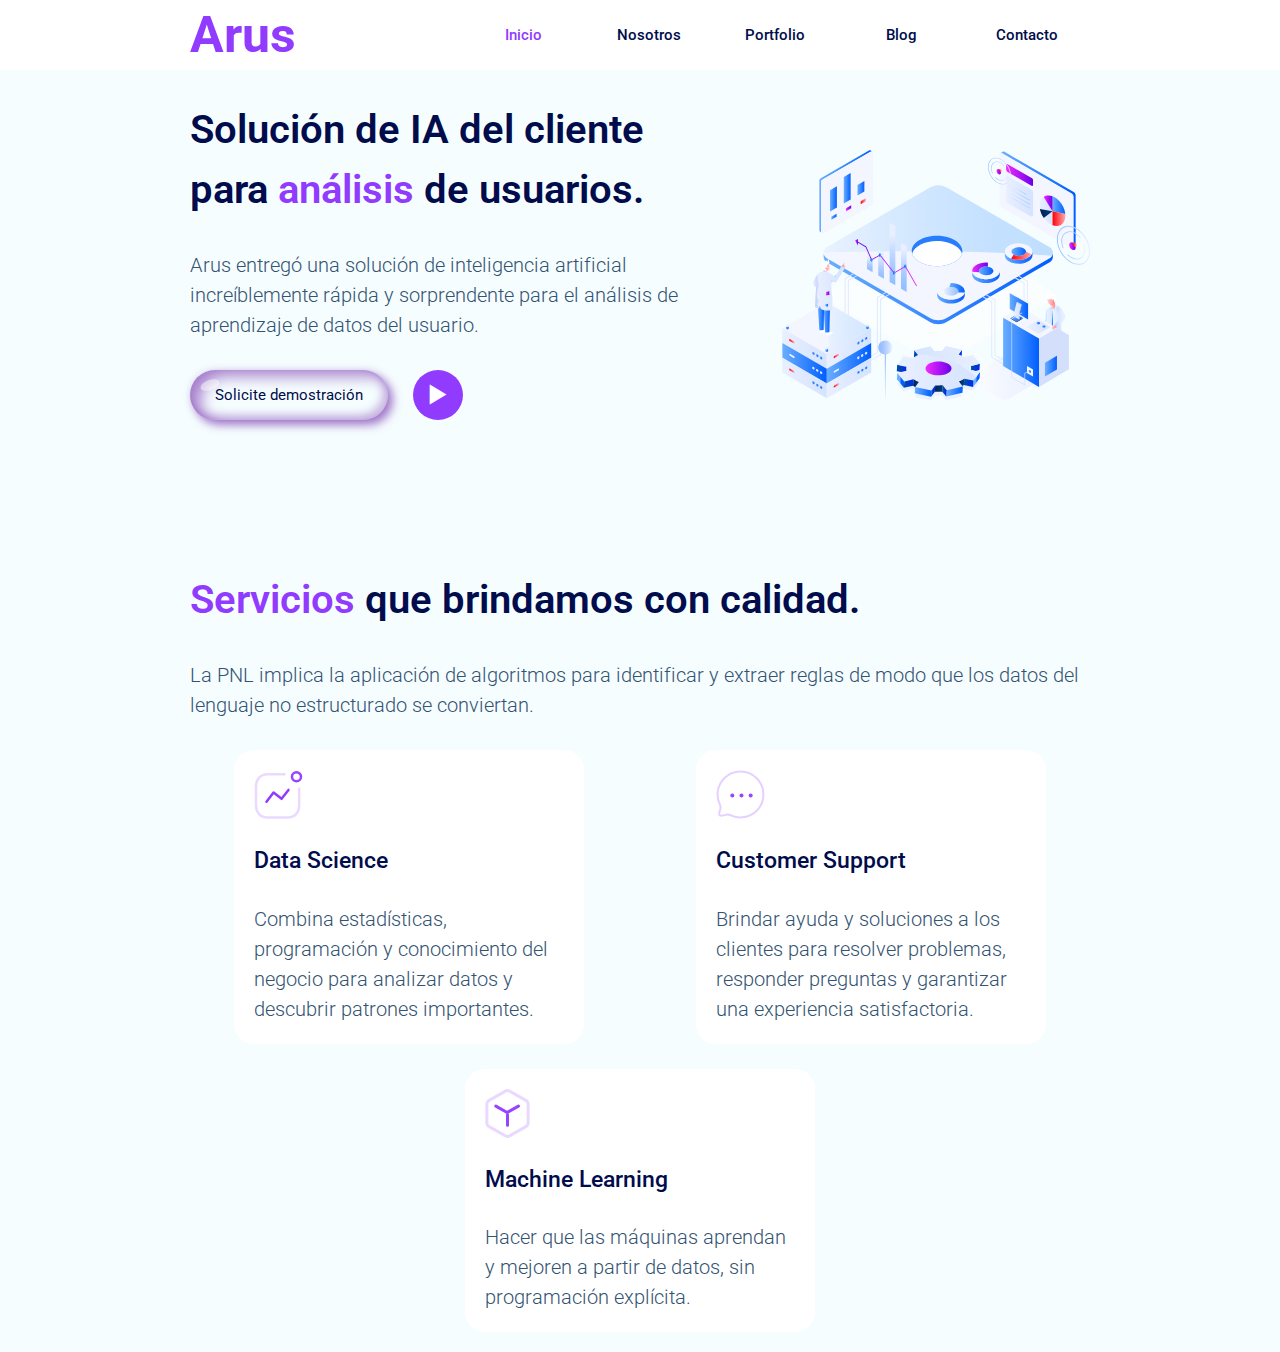
==== index.html @ 6b6f7445 "Add files via upload" ====
<!DOCTYPE html>
<html lang="en">
<head>
    <meta charset="UTF-8">
    <meta name="viewport" content="width=device-width, initial-scale=1.0">
    <title>Arus IA</title>
    <link rel="stylesheet" href="assets/css/reset.css">
    <link rel="stylesheet"
    href="https://cdn.jsdelivr.net/npm/boxicons@latest/css/boxicons.min.css">
    <link rel="preconnect" href="https://fonts.googleapis.com">
    <link rel="preconnect" href="https://fonts.gstatic.com">
    <link href="https://fonts.googleapis.com/css2?family=Roboto:wght@100;300;400;500;700;900&display=swap" rel="stylesheet">
    <link rel="stylesheet" href="assets/css/style.css">

</head>
<body>
    <header class="hero">
        <nav class="menu">
            <div class="menu__container-logo">
                <h1 class="menu__logo">Arus</h1>
            </div>
            <div class="burger">
                <div class="line1"></div>
                <div class="line2"></div>
                <div class="line3"></div>
            </div>
            <ul class="menu__options">
                <li class="menu__list">
                    <a href="#" class="menu-active">Inicio</a>
                </li>
                <li class="menu__list">
                    <a href="#">Nosotros</a>
                </li>
                <li class="menu__list">
                    <a href="#">Portfolio</a>
                </li>
                <li class="menu__list">
                    <a href="#">Blog</a>
                </li>
                <li class="menu__list">
                    <a href="#">Contacto</a>
                </li>
            </ul>
            <script src="assets/js/menu.js"></script>
        </nav>
    </header>
    <main class="main">
        <section class="intro__section">
            <article class="intro__article">
                <div class="intro__content">
                    <h1 class="intro__title">
                        Solución de IA del cliente para <span class="active-text">análisis</span> de usuarios.
                    </h1>
                    <p class="intro__paragraph">
                        Arus entregó una solución de inteligencia artificial increíblemente rápida y sorprendente para el análisis de aprendizaje de datos del usuario.
                    </p>
                    <div class="intro__btns">
                        <a href="" class="active-text">Solicite demostración</a>
                        <i class='bx bx-play'></i>
                    </div>
                </div>
                <div class="intro__container-img">
                    <img src="img/intro-img.svg" alt="">
                </div>
            </article>
        </section>
        <section class="services__section">
            <article class="services__article">
                <div class="services__text">
                    <h1 class="services__title">
                        <span class="active-text">Servicios</span> que brindamos con calidad.
                    </h1>
                    <p class="services__paragraph">
                        La PNL implica la aplicación de algoritmos para identificar y extraer reglas de modo que los datos del lenguaje no estructurado se conviertan.
                    </p>
                </div>
                <div class="services__cards">
                    <article class="card-services">
                        <figure>
                            <img src="img/icon_data_science.svg" alt="">
                        </figure>
                        <h2 class="services__subtitle">
                            Data Science
                        </h2>
                        <p class="services__card-paragraph">
                            Combina estadísticas, programación y conocimiento del negocio para analizar datos y descubrir patrones importantes. 
                        </p>
                    </article>

                    <article class="card-services card-services-active">
                        <figure>
                            <img src="img/icon_customer_support.svg" alt="">
                        </figure>
                        <h2 class="services__subtitle">
                            Customer Support
                        </h2>
                        <p class="services__card-paragraph">
                            Brindar ayuda y soluciones a los clientes para resolver problemas, responder preguntas y garantizar una experiencia satisfactoria.
                        </p>
                    </article>

                    <article class="card-services">
                        <figure>
                            <img src="img/icon_machine_learning.svg" alt="">
                        </figure>
                        <h2 class="services__subtitle">
                            Machine Learning
                        </h2>
                        <p class="services__card-paragraph">
                            Hacer que las máquinas aprendan y mejoren a partir de datos, sin programación explícita.
                        </p>
                    </article>
                </div>
            </article>
        </section>
    </main>
</body>
</html>
---- assets/css/style.css ----
:root{
    --color-principal : #913bff;
    --color-secondary: #f6fdff;
    --color-title: #000c4c;
    --color-text: #325371;
    --color-white: #fff;
    --color-black: #000;
    --color-bg: #e9e1ff;
    --color-hover: #fe6a34;
}

ul, a{
    margin: 0;
    padding: 0;
    text-decoration: none;
}

html{
    font-size: 10px;
}

body{
    font-family: 'Roboto', sans-serif;
    box-sizing: border-box;
}

.hero{
    width: 100%;
    box-shadow: 0 3px 3px rgba(0,0,0,.1);
}

.menu{
    width: 90%;
    height: 7rem;
    padding: 1.5rem 0;
    margin: 0 auto;
    display: flex;
    flex-direction: row;
    justify-content: space-between;
    align-items: center;
}

.menu__container-logo{
    font-size: 2.5rem;
    color: var(--color-principal);
}

.menu__icon{
    font-size: 3rem;
    color: var(--color-principal);
}


@keyframes show{
    from {
        opacity: 0;
        sacale: 25%;
    }

    to{
        opacity: 1;
        scale: 100%;
    }
}  

.menu__options{
    width: 70%;
    margin: 0 auto;
    padding: 2rem 0;
    position: absolute;
    top: -300px;
    left: 0;
    right: 0;
    display: flex;
    flex-direction: column;
    text-align: center;
    justify-content: center;
    background: var(--color-white);
    transition: .3s;
    z-index: 1000;
}
.menu__options.active{
    top: 70px;
    right: 0;
    margin: 0 auto;
    border-radius: 1.5rem;
    box-shadow: rgba(0, 0, 0, 0.75) 0px 5px 15px;
}
.menu__list{
    width: 100%;
    padding: 1.5rem 0;
    display: block;
}

.menu__list a{
    font-size: 1.5rem;
    text-decoration: none;
    color: var(--color-title);
    font-weight: 500;
}

.menu-active{
    color: var(--color-principal) !important;
}

.burger div{
    width: 2.5rem;
    height: .3rem;
    margin: 5px;
    background-color: var(--color-principal);
    transition:  all 0.3s ease-in-out;
}

@keyframes navLinkFade{
    from{
        opacity: 0;
        transform: translateX(50px);
    }
    to{
        opacity: 1;
        transform: translateX(0);
    }
}

.toggle .line1{
    transform: rotate(-45deg) translate(-5px,6px);
}

.toggle .line2{
    opacity: 0;
}

.toggle .line3{
    transform: rotate(45deg) translate(-5px,-6px);
}

img{
    view-timeline-name: --img;
    view-timeline-axis: block;

    animation-timeline: --img;
    animation-name: show;

    animation-range: entry 45% cover 30%;
    animation-fill-mode: both;
}



/*SECTION INTRO*/
.main{
    height: 100%;
    background-color: var(--color-secondary);
}

.intro__section{
    width: 100%;
    color: var(--color-title);
    background-color: var(--color-secondary);
}

.intro__article{
    width: 90%;
    margin: 0 auto;
    padding-top: 3rem;
}

.intro__title{
    font-size: 4rem;
    font-weight: 600;
}

.intro__paragraph{
    margin-top: 3rem;
    font-weight: 300;
    font-size: 2rem;
    color: var(--color-text);
}

.active-text{
    color: var(--color-principal);
}

.intro__btns{
    margin-top: 3rem;
    display: flex;
    gap: 2.5rem;
}

.intro__btns a{
    display: flex;
    align-items: center;
    padding: 1rem 2.5rem;
    position: relative;
    font-size: 1.5rem;
    background-color: transparent;
    border-radius: 3rem;
    border: none;
    outline: none;
    box-shadow: 5px 5px 10px #58009b80,
    inset 10px 6px 15px #58009b80,
    inset -5px -5px 8px #58009b40,
    0 0 8px #58009b20;
    cursor: pointer;
    color: var(--color-title);
    transition: 
    box-shadow .3s ease-in-out, 
    background-color .3s ease-in-out, 
    color .3s ease-in-out;
}

.intro__btns a::after{
    content: '';
    width: 20px;
    height: 10px;
    left: 10px;
    top: 10px;
    position: absolute;
    border-radius: 50%;
    background-color: #fff7;
    transform: rotate(160deg);
}

.intro__btns a:hover{
    box-shadow: 5px 5px 10px #7000e780,
    inset 10px 6px 15px #7000e780,
    inset -5px -5px 8px #7000e740,
    0 0 8px #7000e750;
    background-color: #ecdfff;
    color: var(--color-black);
}

.intro__btns i{
    width: 5rem;
    height: 5rem;
    display: flex;
    align-items: center;
    justify-content: center;
    font-size: 4rem;
    border-radius: 50%;
    color: var(--color-white);
    background-color: var(--color-principal);
    transition: background-color .2s ease-in-out;
}

.intro__btns i:hover{
    background-color: var(--color-hover);
}

.intro__container-img{
    margin-top: 5rem;
}

/*Section services*/
.services__section{
    width: 100%;
    padding-bottom: 2rem;
    margin: 0 auto;
}

.services__article{
    width: 90%;
    margin: 0 auto;
    margin-top: 15rem;
}

.services__title{
    font-size: 4rem;
    font-weight: 600;
    color: var(--color-title);
}

.services__paragraph{
    margin-top: 3rem;
    font-weight: 300;
    font-size: 2rem;
    color: var(--color-text);
}

.services__cards{
    margin-top: 3rem;
}

.services__cards{
    display: flex;
    flex-direction: column;
    gap: 2.5rem;
}

.services__subtitle{
    font-size: 2.3rem;
    font-weight: 500;
    color: var(--color-title);
}

.services__card-paragraph{
    font-weight: 300;
    font-size: 2rem;
    color: var(--color-text);
}

.card-services{
    display: flex;
    flex-direction: column;
    gap: 2.5rem;
    background-color: var(--color-white);
    padding: 2rem;
    border-radius: 2rem;
    transition: all .2s ease-in-out;
}

.card-services:hover{
    background-color: var(--color-bg);
}

@media (min-width:580px){
    .menu{
        max-width: 550px;
    }

    section{
        max-width: 600px;
        margin: 0 auto;
    }
}

@media (min-width:800px){
    .menu{
        max-width: 900px;
    }

    .burger{
        display: none;
    }

    .menu__options{
        position: relative;
        top: 0rem;
        display: flex;
        flex-direction: row;
        padding: 0;
        margin: 0;
    }

    section{
        max-width:1000px;
        margin: 0 auto;
    }

    .intro__article{
        display: flex;
        flex-direction: row;
        justify-content: space-between;
        gap: 5rem;
    }

    .services__cards{
        display: flex;
        flex-direction: row;
        flex-wrap: wrap;
        justify-content: space-between;
    }

    .card-services{
        margin: 0 auto;
        max-width: 350px;
    }
}

@media (min-width:1400px){
    .menu{
        max-width: 1500px;
    }

    .menu__logo{
        font-size: 5rem;
    }

    .menu__list a{
        font-size: 2rem;
    }

    .intro__section{
        padding-top: 4rem;
    }

    .intro__content,
    .intro__container-img{
        width: 50%;
        margin: 0;
    }

    .intro__title{
        font-size: 7rem;
        font-weight: 500;
    }

    .intro__paragraph{
        font-size: 2.5rem;
        font-weight: 400;
    }

    .intro__btns a{
        font-size: 2rem;
    }

    section{
        max-width:1650px;
        margin: 0 auto;
    }

    .services__text{
        display: flex;
        align-items: center;
    }

    .services__title,
    .services__paragraph{
        width: 50%;
    }

    .services__title{
        font-size: 5rem;
    }

    .services__paragraph{
        margin: 0;
        font-size: 2.5rem;
        font-weight: 400;
    }

    .services__subtitle{
        font-size: 3rem;
    }

    .services__card-paragraph{
        font-size: 2.25rem;
    }
}
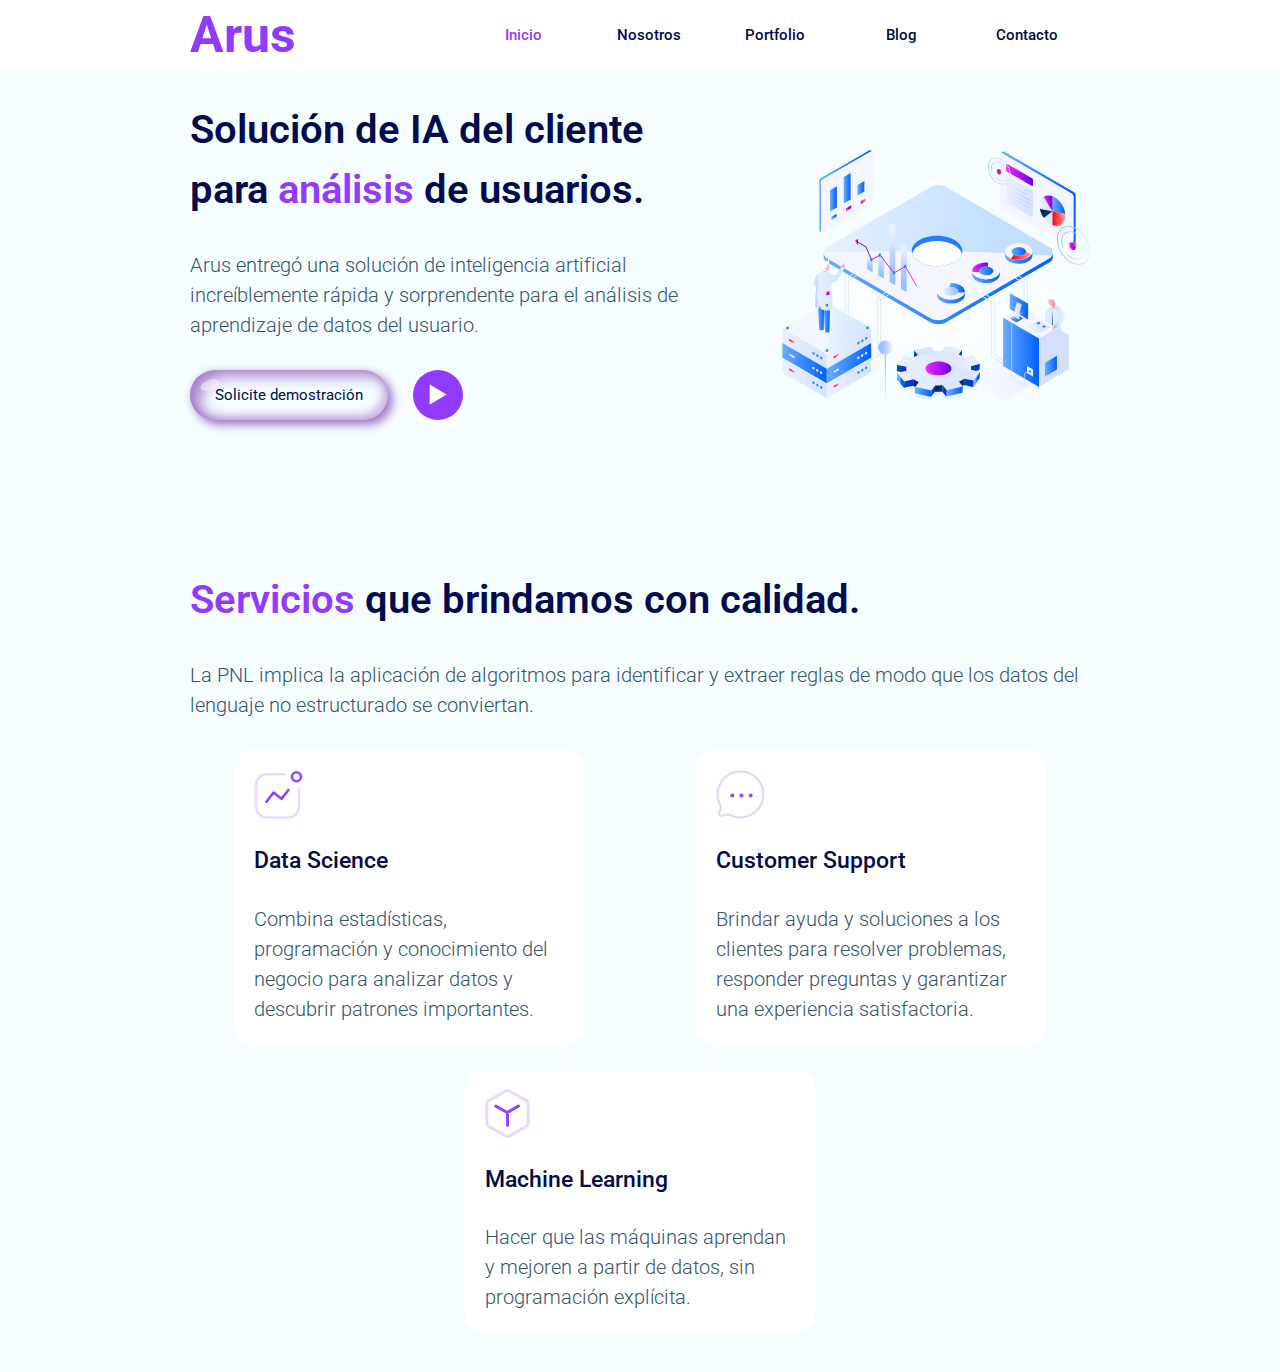
==== commit ee73e5bd: "Add files via upload" ====
--- a/index.html
+++ b/index.html
@@ -26,10 +26,10 @@
             </div>
             <ul class="menu__options">
                 <li class="menu__list">
-                    <a href="#" class="menu-active">Inicio</a>
+                    <a href="index.html" class="menu-active">Inicio</a>
                 </li>
                 <li class="menu__list">
-                    <a href="#">Nosotros</a>
+                    <a href="pages/us.html">Nosotros</a>
                 </li>
                 <li class="menu__list">
                     <a href="#">Portfolio</a>
--- a/assets/css/style.css
+++ b/assets/css/style.css
@@ -6,7 +6,7 @@
     --color-white: #fff;
     --color-black: #000;
     --color-bg: #e9e1ff;
-    --color-hover: #fe6a34;
+    --color-hover: #348cfe;
 }
 
 ul, a{
@@ -76,9 +76,10 @@
     text-align: center;
     justify-content: center;
     background: var(--color-white);
-    transition: .3s;
+    transition: .2s;
     z-index: 1000;
 }
+
 .menu__options.active{
     top: 70px;
     right: 0;
@@ -97,6 +98,11 @@
     text-decoration: none;
     color: var(--color-title);
     font-weight: 500;
+    transition: color .2s ease-in-out;
+}
+
+.menu__list a:hover{
+    color: var(--color-principal);
 }
 
 .menu-active{
@@ -187,7 +193,8 @@
     gap: 2.5rem;
 }
 
-.intro__btns a{
+.intro__btns a,
+.about__btn{
     display: flex;
     align-items: center;
     padding: 1rem 2.5rem;
@@ -209,7 +216,8 @@
     color .3s ease-in-out;
 }
 
-.intro__btns a::after{
+.intro__btns a::after,
+.about__btn::after{
     content: '';
     width: 20px;
     height: 10px;
@@ -221,7 +229,8 @@
     transform: rotate(160deg);
 }
 
-.intro__btns a:hover{
+.intro__btns a:hover,
+.about__btn:hover{
     box-shadow: 5px 5px 10px #7000e780,
     inset 10px 6px 15px #7000e780,
     inset -5px -5px 8px #7000e740,
@@ -254,7 +263,7 @@
 /*Section services*/
 .services__section{
     width: 100%;
-    padding-bottom: 2rem;
+    padding-bottom: 4rem;
     margin: 0 auto;
 }
 
@@ -313,6 +322,175 @@
     background-color: var(--color-bg);
 }
 
+
+
+/*About*/
+.us__section,
+.about__section{
+    width: 100%;
+}
+
+.us__article{
+    width: 90%;
+    margin: 0 auto;
+    padding: 10rem 0;
+    display: flex;
+    position: relative;
+    text-align: center;
+}
+
+.us__container-img{
+    position: absolute;
+    z-index: 1;
+}
+
+.us__title{
+    margin: 0 auto;
+    font-size: 4rem;
+    font-weight: 600;
+    color: var(--color-title);
+    z-index: 100;
+}
+
+.us__container-img1{
+    left: 0;
+    top: 2.5rem;
+}
+
+.us__container-img2{
+    right: 0;
+    bottom: 2.5rem;
+}
+
+.about__article{
+    width: 90%;
+    margin: 0 auto;
+}
+
+.about__subtitle{
+    font-size: 1.2rem;
+    color: var(--color-principal);
+    font-weight: 600;
+}
+
+.about__title{
+    font-size: 4rem;
+    color: var(--color-title);
+    margin:  2rem 0;
+}
+
+.about__paragraph{
+    font-weight: 300;
+    font-size: 2rem;
+    color: var(--color-text);
+}
+
+.about__list{
+    margin: 2rem 0;
+    font-size: 2rem;
+    font-weight: 500;
+    color: var(--color-text);
+}
+.about__list ul{
+    display: flex;
+    flex-direction: column;
+    gap: 2rem;
+}
+
+.about__list li{
+    display: flex;
+    gap: 1rem;
+}
+
+.bx-check-double{
+    color: var(--color-principal);
+    font-size: 3rem;
+}
+
+.about__btn{
+    display: inline-block;
+}
+
+.about__container-img img{
+    margin: 0 auto;
+    margin-top: 5rem ;
+    margin-bottom: 5rem;
+}
+
+.members__section{
+    width: 100%;
+    padding: 3rem;
+}
+
+.members__article{
+    width: 90%;
+    margin: 0 auto;
+}
+
+.members__header{
+    display: flex;
+    flex-direction: column;
+    justify-content: center;
+    text-align: center;
+}
+
+.members__titles{
+    font-size: 4rem;
+    color: var(--color-title);
+    margin-top: 2rem;
+    text-align: center;
+}
+
+.members__subtitle{
+    font-size: 1.2rem;
+    color: var(--color-principal);
+    font-weight: 600;
+}
+
+.members__btn a{
+    display: inline-block;
+    padding: 1rem 2.5rem;
+    margin-bottom: 3rem;
+    font-size: 1.5rem;
+    border-radius: 1rem;
+    background-color: var(--color-principal);
+    color: var(--color-white);
+    transition: background-color .2s ease-in-out;
+}
+
+.members__btn a:hover{
+    background-color: var(--color-hover);
+}
+
+.members__cards{
+    display: grid;
+    gap: 3rem;
+    text-align: center;
+}
+
+.member__card{
+    width: 100%;
+    padding: 1.5rem;
+    background-color: var(--color-bg);
+    border-radius: 1rem;
+}
+
+.member__container-img img{
+    border-radius: 1rem;
+}
+
+.member__profession{
+    padding: 1.5rem 0;
+    font-size: 1.2rem;
+    color: var(--color-principal);
+    font-weight: 600;
+}
+
+.member__name{
+    font-size: 2rem;
+    color: var(--color-title);
+}
+
 @media (min-width:580px){
     .menu{
         max-width: 550px;
@@ -321,6 +499,10 @@
     section{
         max-width: 600px;
         margin: 0 auto;
+    }
+
+    .members__cards{
+        grid-template-columns: 1fr 1fr;
     }
 }
 
@@ -338,6 +520,7 @@
         top: 0rem;
         display: flex;
         flex-direction: row;
+        justify-content: space-between;
         padding: 0;
         margin: 0;
     }
@@ -365,11 +548,26 @@
         margin: 0 auto;
         max-width: 350px;
     }
+
+    .about__article{
+        display: flex;
+        justify-content: space-between;
+    }
+
+    .about__container-img img{
+        margin-right: 0;
+    }
+
+
+    .about__content,
+    .about__container-img{
+        width: 50%;
+    }
 }
 
 @media (min-width:1400px){
     .menu{
-        max-width: 1500px;
+        max-width: 1480px;
     }
 
     .menu__logo{
@@ -380,7 +578,8 @@
         font-size: 2rem;
     }
 
-    .intro__section{
+    .intro__section,
+    .members__section{
         padding-top: 4rem;
     }
 
@@ -390,17 +589,22 @@
         margin: 0;
     }
 
-    .intro__title{
-        font-size: 7rem;
+    .intro__title,
+    .us__title,
+    .about__title,
+    .members__title{
+        font-size: 6rem;
         font-weight: 500;
     }
 
-    .intro__paragraph{
+    .intro__paragraph,
+    .about__paragraph{
         font-size: 2.5rem;
         font-weight: 400;
     }
 
-    .intro__btns a{
+    .intro__btns a,
+    .about__btn{
         font-size: 2rem;
     }
 
@@ -436,4 +640,30 @@
     .services__card-paragraph{
         font-size: 2.25rem;
     }
-}
+
+    .about__subtitle,
+    .members__subtitle,
+    .members__btn a{
+        font-size: 2rem;
+    }
+
+    .about__paragraph{
+        margin-bottom: 5rem;
+    }
+
+    .members__title{
+        margin-bottom: 1rem;
+    }
+
+    .members__cards{
+        grid-template-columns: 1fr 1fr 1fr 1fr;
+    }
+
+    .member__profession{
+        font-size: 1.7rem;
+    }
+
+    .member__name{
+        font-size: 2.5rem;
+    }
+}
